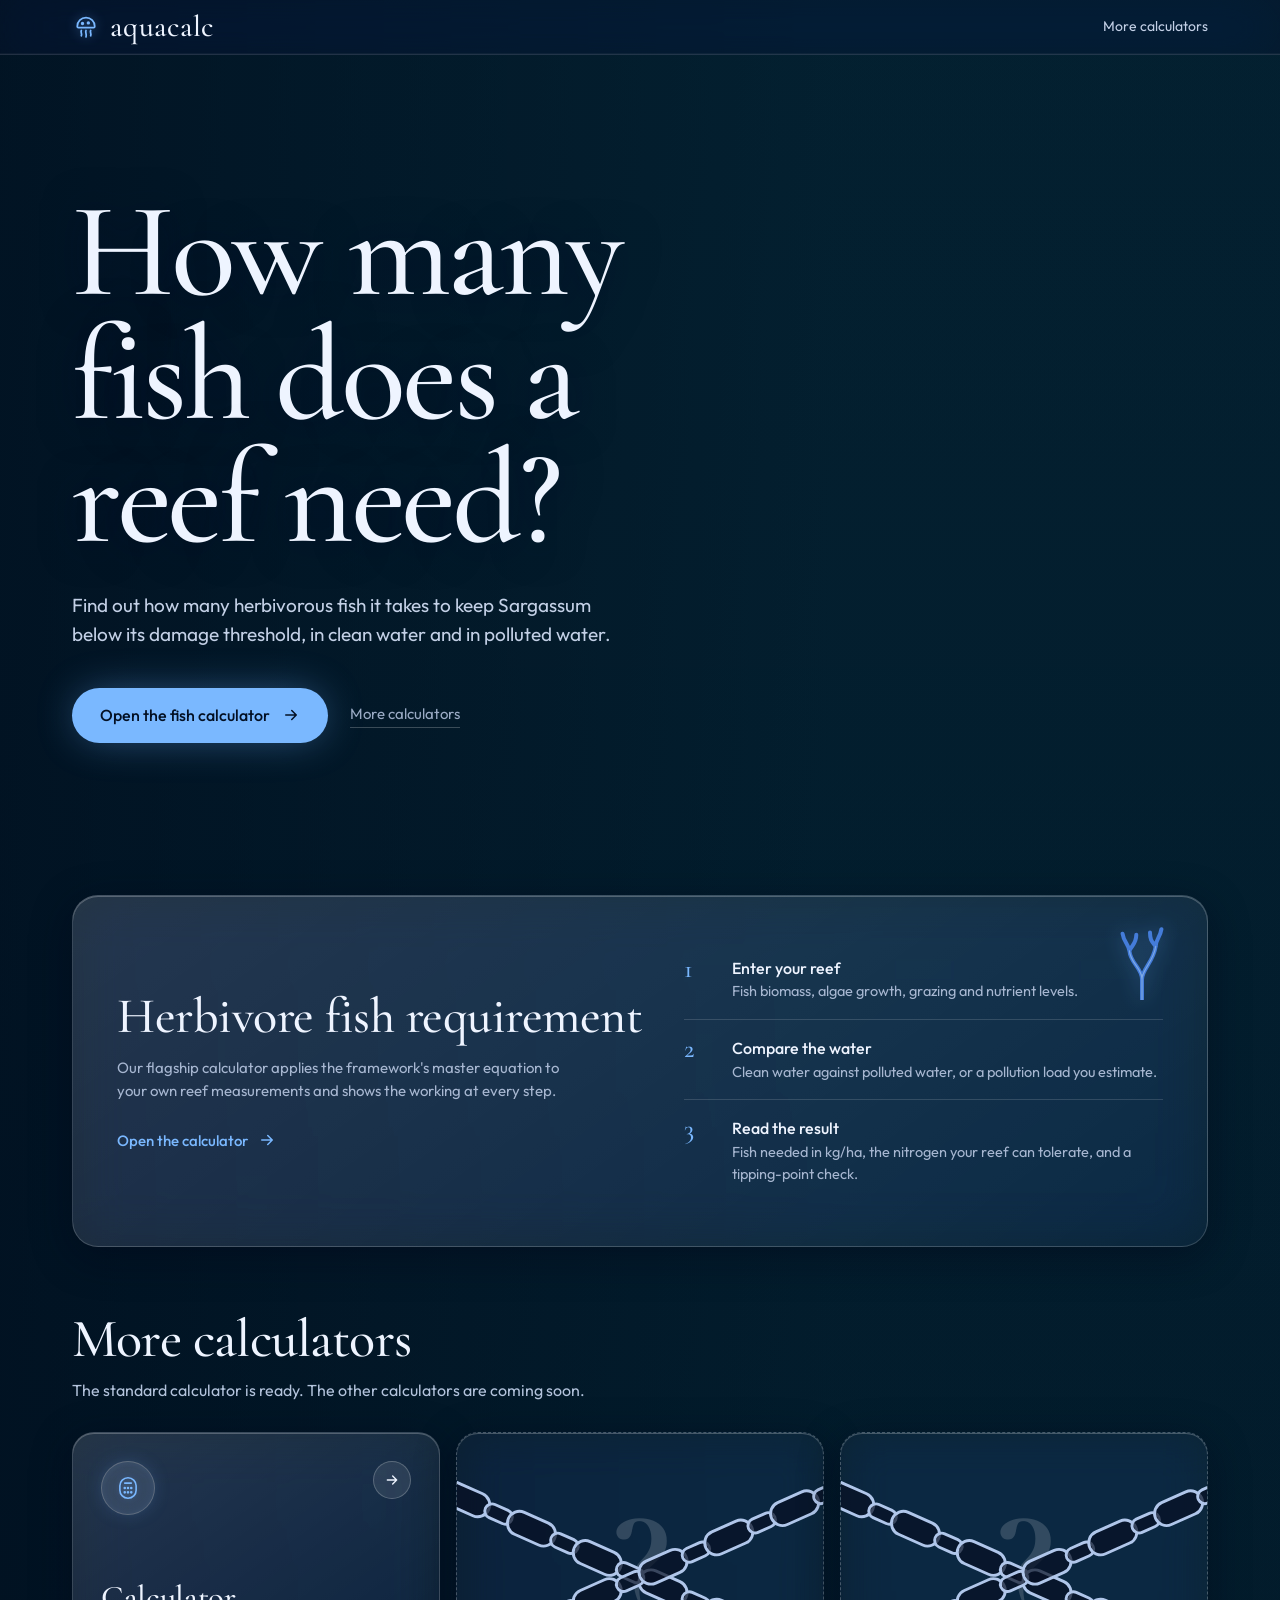
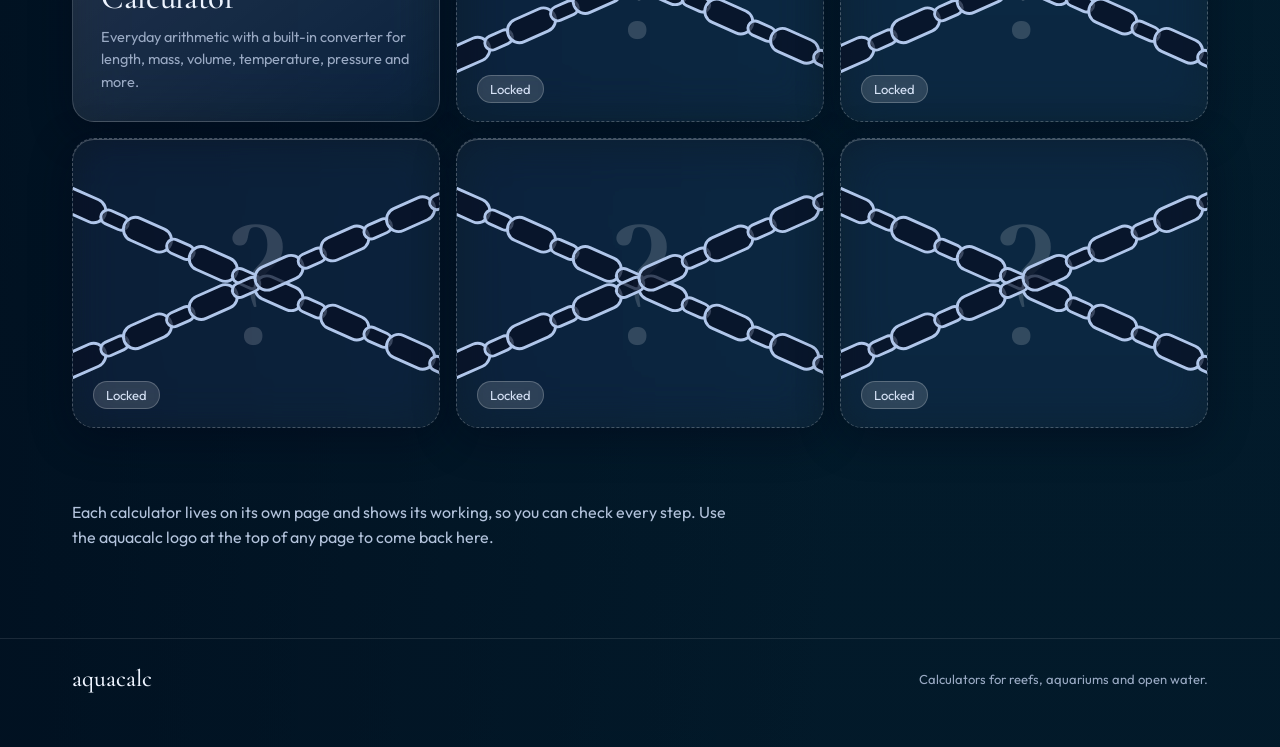
==== index.html @ 8a82c976 "Add files via upload" ====
<!DOCTYPE html>
<html lang="en">
<head>
<meta charset="utf-8">
<meta name="viewport" content="width=device-width, initial-scale=1, viewport-fit=cover">
<meta name="color-scheme" content="dark">
<meta name="description" content="aquacalc: how many herbivorous fish does a reef need? Plus a calculator and converter, with more on the way.">
<title>aquacalc | How many fish does a reef need?</title>
<link rel="icon" href="favicon.svg" type="image/svg+xml">
<link rel="preconnect" href="https://fonts.googleapis.com">
<link rel="preconnect" href="https://fonts.gstatic.com" crossorigin>
<link rel="stylesheet" href="https://fonts.googleapis.com/css2?family=Cormorant+Garamond:ital,wght@0,400;0,500;0,600;1,400;1,500&family=Outfit:wght@300;400;500;600&display=swap">
<link rel="stylesheet" href="style.css">
<style>
/* Hero */
.hero{padding:clamp(72px,15vh,160px) 0 96px}
.display{font:500 clamp(60px,10.5vw,150px)/.92 "Cormorant Garamond",Georgia,serif;letter-spacing:-.025em;margin:0 0 30px;max-width:10ch;text-shadow:0 0 60px rgba(70,140,255,.35)}
.lede{color:#a7b7d1;font-size:19px;max-width:46ch;margin:0}
.actions{display:flex;flex-wrap:wrap;align-items:center;gap:22px;margin-top:38px}
.cta{display:inline-flex;align-items:center;gap:12px;padding:15px 28px;border-radius:99px;background:var(--aqua);color:#031024;text-decoration:none;font-weight:500;font-size:16px;box-shadow:0 0 42px -6px var(--glow);transition:background .2s,box-shadow .2s}
.cta:hover{background:#fff;box-shadow:0 0 56px -4px var(--glow)}
.cta svg{width:18px;height:18px}
.alt{color:var(--mute);text-decoration:none;border-bottom:1px solid var(--line-strong);padding-bottom:2px}
.alt:hover{color:var(--ink);border-color:var(--aqua)}
a:focus-visible{outline:2px solid var(--aqua);outline-offset:4px}

/* Sections */
section.block{padding:56px 0 8px}
section.block h2{font:500 clamp(36px,4.6vw,54px)/1.05 "Cormorant Garamond",Georgia,serif;letter-spacing:-.015em;margin:0 0 10px}
section.block .sub{color:var(--mute);margin:0 0 30px;max-width:56ch;font-size:16px}

/* Featured fish calculator */
.feature{position:relative;display:grid;grid-template-columns:minmax(0,1.1fr) minmax(0,1fr);gap:40px;align-items:center;padding:44px;border:1px solid var(--line-strong);border-radius:26px;text-decoration:none;
  background:linear-gradient(135deg,rgba(14,36,82,.55),rgba(4,10,24,.7));-webkit-backdrop-filter:blur(10px);backdrop-filter:blur(10px);transition:border-color .25s,box-shadow .25s}
.feature:hover{border-color:var(--aqua);box-shadow:0 0 70px -24px var(--glow)}
.feature h3{font:500 clamp(34px,4vw,50px)/1.05 "Cormorant Garamond",Georgia,serif;margin:0 0 14px;letter-spacing:-.01em}
.feature p.d{color:#a7b7d1;margin:0 0 26px;max-width:46ch}
.feature .open{display:inline-flex;align-items:center;gap:10px;font-weight:500;color:var(--aqua)}
.feature .open svg{width:18px;height:18px;transition:transform .2s}
.feature:hover .open svg{transform:translateX(4px)}
.steps{list-style:none;margin:0;padding:0;display:grid;gap:0}
.steps li{display:grid;grid-template-columns:34px 1fr;gap:14px;padding:16px 0;border-bottom:1px solid var(--line-strong);color:#a7b7d1;font-size:14.5px}
.steps li:last-child{border-bottom:0}
.steps b{display:block;color:var(--ink);font-weight:500;font-size:16px}
.steps .n{font:500 26px/1 "Cormorant Garamond",Georgia,serif;color:var(--aqua)}
.coral{position:absolute;right:30px;top:24px;width:70px;height:80px;opacity:.9;filter:drop-shadow(0 0 10px var(--glow))}
@media (max-width:860px){.feature{grid-template-columns:1fr;padding:30px 24px}.coral{display:none}}

/* Grid */
.grid{display:grid;grid-template-columns:repeat(3,minmax(0,1fr));gap:16px}
@media (max-width:960px){.grid{grid-template-columns:repeat(2,minmax(0,1fr))}}
@media (max-width:620px){.grid{grid-template-columns:1fr}}

.tool{position:relative;display:flex;flex-direction:column;justify-content:space-between;gap:40px;min-height:290px;padding:28px;border:1px solid var(--line-strong);border-radius:22px;background:var(--card);-webkit-backdrop-filter:blur(10px);backdrop-filter:blur(10px);text-decoration:none;transition:border-color .2s,box-shadow .2s}
.tool:hover{border-color:var(--aqua);box-shadow:0 0 50px -18px var(--glow)}
.ico{width:54px;height:54px;border:1px solid var(--line-strong);border-radius:50%;display:grid;place-items:center;color:var(--aqua);box-shadow:inset 0 0 18px rgba(110,175,255,.14),0 0 22px -8px var(--glow)}
.ico svg{width:26px;height:26px;filter:drop-shadow(0 0 5px var(--glow))}
.tool h3{font:500 33px/1.05 "Cormorant Garamond",Georgia,serif;margin:0 0 10px;letter-spacing:-.01em}
.tool p{color:var(--mute);margin:0;font-size:14.5px}
.tool .go{position:absolute;top:28px;right:28px;width:38px;height:38px;border-radius:50%;border:1px solid var(--line-strong);display:grid;place-items:center;transition:background .2s,color .2s,border-color .2s}
.tool .go svg{width:16px;height:16px;transition:transform .2s}
.tool:hover .go{background:var(--aqua);color:#031024;border-color:var(--aqua)}
.tool:hover .go svg{transform:translateX(2px)}

/* Locked */
.lock{position:relative;min-height:290px;border:1px dashed var(--line-strong);border-radius:22px;overflow:hidden;background:rgba(2,7,16,.62);-webkit-backdrop-filter:blur(8px);backdrop-filter:blur(8px);cursor:not-allowed}
.lock .q{position:absolute;inset:0;display:grid;place-items:center;font:500 190px/1 "Cormorant Garamond",Georgia,serif;color:#1d3158;text-shadow:0 0 40px rgba(80,140,255,.25);user-select:none}
.lock svg.chains{position:absolute;inset:0;width:100%;height:100%}
.lock .tag{position:absolute;left:20px;bottom:18px;font-size:13px;color:var(--mute);background:#02060e;border:1px solid var(--line-strong);padding:3px 12px;border-radius:99px}
.lock:hover svg.chains{animation:rattle .45s ease-in-out}
@keyframes rattle{0%,100%{transform:translate(0,0)}20%{transform:translate(-3px,1px) rotate(-.6deg)}40%{transform:translate(3px,-1px) rotate(.6deg)}60%{transform:translate(-2px,1px)}80%{transform:translate(2px,0)}}

.about{padding:64px 0 88px}
.about p{margin:0;max-width:60ch;color:var(--mute);font-size:16px}

/* Apple-style glass */
.tool,.feature{background:var(--glass);border:1px solid var(--glass-border);box-shadow:var(--glass-shadow);-webkit-backdrop-filter:blur(26px) saturate(180%);backdrop-filter:blur(26px) saturate(180%)}
.tool:hover,.feature:hover{border-color:rgba(255,255,255,.42);box-shadow:var(--glass-shadow),0 0 70px -22px var(--glow)}
.lock{background:rgba(255,255,255,.045);border:1px dashed rgba(255,255,255,.24);box-shadow:var(--glass-shadow);-webkit-backdrop-filter:blur(22px) saturate(170%);backdrop-filter:blur(22px) saturate(170%)}
.lock .q{color:rgba(255,255,255,.16);text-shadow:none}
.lock .tag{background:rgba(255,255,255,.12);border-color:rgba(255,255,255,.22);color:#d7e3f7;-webkit-backdrop-filter:blur(12px);backdrop-filter:blur(12px)}
.ico,.tool .go{background:rgba(255,255,255,.09);border-color:rgba(255,255,255,.22)}
.steps li{border-color:rgba(255,255,255,.14)}
.lede{color:#c3d0e6}
.display{text-shadow:0 2px 40px rgba(0,10,40,.6)}
.about p,section.block .sub{color:#b3c3dc}
</style>
</head>
<body>
<div id="bg" aria-hidden="true" data-src="images/ocean.jpg" data-mode="tile" style="background:#052b3b;--ov:linear-gradient(90deg,rgba(0,12,28,.68),rgba(0,12,28,.18) 65%),linear-gradient(rgba(0,14,30,.22),rgba(0,14,30,.5))"></div>

<header class="top"><div class="wrap">
<a class="logo" href="index.html" aria-label="aquacalc home"><svg class="mark" viewBox="0 0 24 24" fill="none" stroke="currentColor" stroke-width="1.5" stroke-linecap="round" stroke-linejoin="round" aria-hidden="true"><path d="M4.5 11.5a7.5 7.5 0 0 1 15 0c0 .6-.4 1-1 1h-13c-.6 0-1-.4-1-1z"/><path d="M8 15c-.9 1.8.9 2.7 0 4.5M12 15c-.9 2 .9 3 0 5.5M16 15c-.9 1.8.9 2.7 0 4.5"/><circle cx="9" cy="9" r=".7" fill="currentColor"/><circle cx="14" cy="8.5" r=".7" fill="currentColor"/></svg><span class="word">aquacalc</span></a>
<nav><a href="#more">More calculators</a></nav>
</div></header>

<main>
<div class="wrap">

<section class="hero">
<h1 class="display">How many fish does a reef need?</h1>
<p class="lede">Find out how many herbivorous fish it takes to keep Sargassum below its damage threshold, in clean water and in polluted water.</p>
<div class="actions">
<a class="cta" href="herbivore.html">Open the fish calculator<svg viewBox="0 0 24 24" fill="none" stroke="currentColor" stroke-width="2" stroke-linecap="round" stroke-linejoin="round" aria-hidden="true"><path d="M5 12h14M13 6l6 6-6 6"/></svg></a>
<a class="alt" href="#more">More calculators</a>
</div>
</section>

<section class="block" id="fish">
<a class="feature" href="herbivore.html">
<svg class="coral" viewBox="0 0 120 140" fill="none" stroke-linecap="round" aria-hidden="true"><g stroke="#4a85ea" stroke-width="7"><path d="M60 140V96M60 104C60 84 40 76 38 54M60 104C60 86 80 74 84 46M38 54C36 42 28 38 26 24M38 54c4-10 12-12 12-28M84 46c0-12 8-16 10-30M84 46c-6-8-10-10-10-24"/></g><g stroke="#b5d9ff" stroke-width="2" opacity=".6"><path d="M60 140V96M60 104C60 84 40 76 38 54M60 104C60 86 80 74 84 46"/></g></svg>
<div>
<h3>Herbivore fish requirement</h3>
<p class="d">Our flagship calculator applies the framework's master equation to your own reef measurements and shows the working at every step.</p>
<span class="open">Open the calculator<svg viewBox="0 0 24 24" fill="none" stroke="currentColor" stroke-width="2" stroke-linecap="round" stroke-linejoin="round" aria-hidden="true"><path d="M5 12h14M13 6l6 6-6 6"/></svg></span>
</div>
<ol class="steps">
<li><span class="n">1</span><span><b>Enter your reef</b>Fish biomass, algae growth, grazing and nutrient levels.</span></li>
<li><span class="n">2</span><span><b>Compare the water</b>Clean water against polluted water, or a pollution load you estimate.</span></li>
<li><span class="n">3</span><span><b>Read the result</b>Fish needed in kg/ha, the nitrogen your reef can tolerate, and a tipping-point check.</span></li>
</ol>
</a>
</section>

<section class="block" id="more">
<h2>More calculators</h2>
<p class="sub">The standard calculator is ready. The other calculators are coming soon.</p>
<div class="grid">

<a class="tool" href="calculator.html">
<span class="go" aria-hidden="true"><svg viewBox="0 0 24 24" fill="none" stroke="currentColor" stroke-width="2" stroke-linecap="round" stroke-linejoin="round"><path d="M5 12h14M13 6l6 6-6 6"/></svg></span>
<span class="ico" aria-hidden="true"><svg viewBox="0 0 24 24" fill="none" stroke="currentColor" stroke-width="1.5" stroke-linecap="round" stroke-linejoin="round"><rect x="4.5" y="2.5" width="15" height="19" rx="7.5"/><path d="M9 7.5h6"/><path d="M9 12h.01M12 12h.01M15 12h.01M9 16h.01M12 16h.01M15 16h.01" stroke-width="2.4"/></svg></span>
<span><h3>Calculator</h3><p>Everyday arithmetic with a built-in converter for length, mass, volume, temperature, pressure and more.</p></span>
</a>

<div class="lock" role="group" aria-label="Locked calculator, coming soon"><div class="q" aria-hidden="true">?</div><svg class="chains" viewBox="0 0 360 240" preserveAspectRatio="xMidYMid slice" aria-hidden="true"><g class="chain" data-rot="24"></g><g class="chain" data-rot="-24"></g></svg><span class="tag">Locked</span></div>
<div class="lock" role="group" aria-label="Locked calculator, coming soon"><div class="q" aria-hidden="true">?</div><svg class="chains" viewBox="0 0 360 240" preserveAspectRatio="xMidYMid slice" aria-hidden="true"><g class="chain" data-rot="24"></g><g class="chain" data-rot="-24"></g></svg><span class="tag">Locked</span></div>
<div class="lock" role="group" aria-label="Locked calculator, coming soon"><div class="q" aria-hidden="true">?</div><svg class="chains" viewBox="0 0 360 240" preserveAspectRatio="xMidYMid slice" aria-hidden="true"><g class="chain" data-rot="24"></g><g class="chain" data-rot="-24"></g></svg><span class="tag">Locked</span></div>
<div class="lock" role="group" aria-label="Locked calculator, coming soon"><div class="q" aria-hidden="true">?</div><svg class="chains" viewBox="0 0 360 240" preserveAspectRatio="xMidYMid slice" aria-hidden="true"><g class="chain" data-rot="24"></g><g class="chain" data-rot="-24"></g></svg><span class="tag">Locked</span></div>
<div class="lock" role="group" aria-label="Locked calculator, coming soon"><div class="q" aria-hidden="true">?</div><svg class="chains" viewBox="0 0 360 240" preserveAspectRatio="xMidYMid slice" aria-hidden="true"><g class="chain" data-rot="24"></g><g class="chain" data-rot="-24"></g></svg><span class="tag">Locked</span></div>

</div>
</section>

<section class="about">
<p>Each calculator lives on its own page and shows its working, so you can check every step. Use the aquacalc logo at the top of any page to come back here.</p>
</section>

</div>
</main>

<footer class="site"><div class="wrap"><span class="word">aquacalc</span><span>Calculators for reefs, aquariums and open water.</span></div></footer>

<script src="bg.js"></script>
<script>
// Chains over the locked cards
(function(){
  const NS="http://www.w3.org/2000/svg";
  document.querySelectorAll("g.chain").forEach(g=>{
    g.setAttribute("transform","rotate("+g.dataset.rot+" 180 120)");
    for(let n=0;n<18;n++){
      const x=n*30-60,r=document.createElementNS(NS,"rect");
      if(n%2===0){r.setAttribute("x",x);r.setAttribute("y",110);r.setAttribute("width",42);r.setAttribute("height",20);r.setAttribute("rx",10)}
      else{r.setAttribute("x",x+9);r.setAttribute("y",114);r.setAttribute("width",24);r.setAttribute("height",12);r.setAttribute("rx",6)}
      r.setAttribute("fill","rgba(8,16,36,.7)");r.setAttribute("stroke","#b0c6ea");r.setAttribute("stroke-width","2.4");
      g.appendChild(r);
    }
  });
})();
</script>
</body>
</html>
---- style.css ----
/* aquacalc shared styles */
:root{
  --bg:#01040a;--ink:#eef4ff;--mute:#9aaac4;
  --line:rgba(255,255,255,.10);--line-strong:rgba(255,255,255,.22);--chart:#cfe6ff;
  --ok:#7dd3a8;--bad:#ff8a7a;--warn:#e3bb63;
  --aqua:#7ab8ff;--glow:rgba(110,175,255,.45);
  /* Apple-style frosted glass */
  --glass:linear-gradient(145deg,rgba(255,255,255,.14),rgba(255,255,255,.04));
  --glass-border:rgba(255,255,255,.17);
  --glass-shadow:0 10px 40px rgba(0,6,24,.45),inset 0 1px 0 rgba(255,255,255,.24);
  --card:rgba(255,255,255,.07);
  color-scheme:dark;
}
*{box-sizing:border-box}
html{-webkit-text-size-adjust:100%;scroll-behavior:smooth;background:var(--bg)}
body{
  margin:0;background:transparent;color:var(--ink);position:relative;min-height:100vh;
  font:400 15px/1.55 "Outfit",system-ui,-apple-system,"Segoe UI",sans-serif;
  -webkit-font-smoothing:antialiased;overflow-x:hidden;
  padding-top:env(safe-area-inset-top,0px);padding-bottom:env(safe-area-inset-bottom,0px);
}
.wrap{max-width:1200px;margin:0 auto;padding:0 32px}
@media (max-width:960px){.wrap{padding:0 20px}}
a{color:inherit}

/* Scrolling photo background (built by bg.js) */
#bg{position:absolute;inset:0;z-index:-1;overflow:hidden;pointer-events:none}
#bg .tile{position:absolute;left:0;right:0;background-size:cover;background-position:center}
#bg .tile.flip{transform:scaleY(-1)}
#bg .tile.fx{transform:scaleX(-1)}
#bg .tile.flip.fx{transform:scale(-1,-1)}
#bg::after{content:"";position:absolute;inset:0;background:var(--ov,none)}

/* Frosted glass helper */
.glass{background:var(--glass);border:1px solid var(--glass-border);box-shadow:var(--glass-shadow);-webkit-backdrop-filter:blur(26px) saturate(180%);backdrop-filter:blur(26px) saturate(180%)}

/* Top bar with logo / back button */
header.top{position:sticky;top:0;z-index:30;background:rgba(10,20,44,.38);-webkit-backdrop-filter:blur(28px) saturate(180%);backdrop-filter:blur(28px) saturate(180%);border-bottom:1px solid rgba(255,255,255,.12);box-shadow:inset 0 -1px 0 rgba(255,255,255,.04)}
header.top .wrap{display:flex;justify-content:space-between;align-items:center;padding-top:12px;padding-bottom:12px;font-size:14px}
.logo{display:inline-flex;align-items:center;gap:10px;text-decoration:none;color:var(--ink)}
.logo .mark{width:28px;height:28px;flex:none;color:var(--aqua);filter:drop-shadow(0 0 6px var(--glow))}
.logo .word{font:500 30px/1 "Cormorant Garamond",Georgia,serif;letter-spacing:.01em}
.logo .back{width:32px;height:32px;border-radius:50%;border:1px solid rgba(255,255,255,.2);background:rgba(255,255,255,.08);display:grid;place-items:center;color:var(--ink);transition:border-color .2s,color .2s,box-shadow .2s,background .2s}
.logo .back svg{width:16px;height:16px;transition:transform .2s}
.logo:hover .back{border-color:var(--aqua);color:var(--aqua);background:rgba(255,255,255,.14);box-shadow:0 0 16px -4px var(--glow)}
.logo:hover .back svg{transform:translateX(-2px)}
.logo:focus-visible{outline:2px solid var(--aqua);outline-offset:4px;border-radius:99px}
header.top .where,header.top nav a{color:#c3d0e6;text-decoration:none}
header.top nav a:hover{color:#fff}

/* Footer */
footer.site{border-top:1px solid var(--line);padding:28px 0 56px;color:var(--mute);font-size:13px}
footer.site .wrap{display:flex;justify-content:space-between;gap:16px;flex-wrap:wrap;align-items:center}
footer.site .word{font:500 24px/1 "Cormorant Garamond",Georgia,serif;color:var(--ink)}

@media (prefers-reduced-motion:reduce){*{transition:none!important;animation:none!important;scroll-behavior:auto!important}}
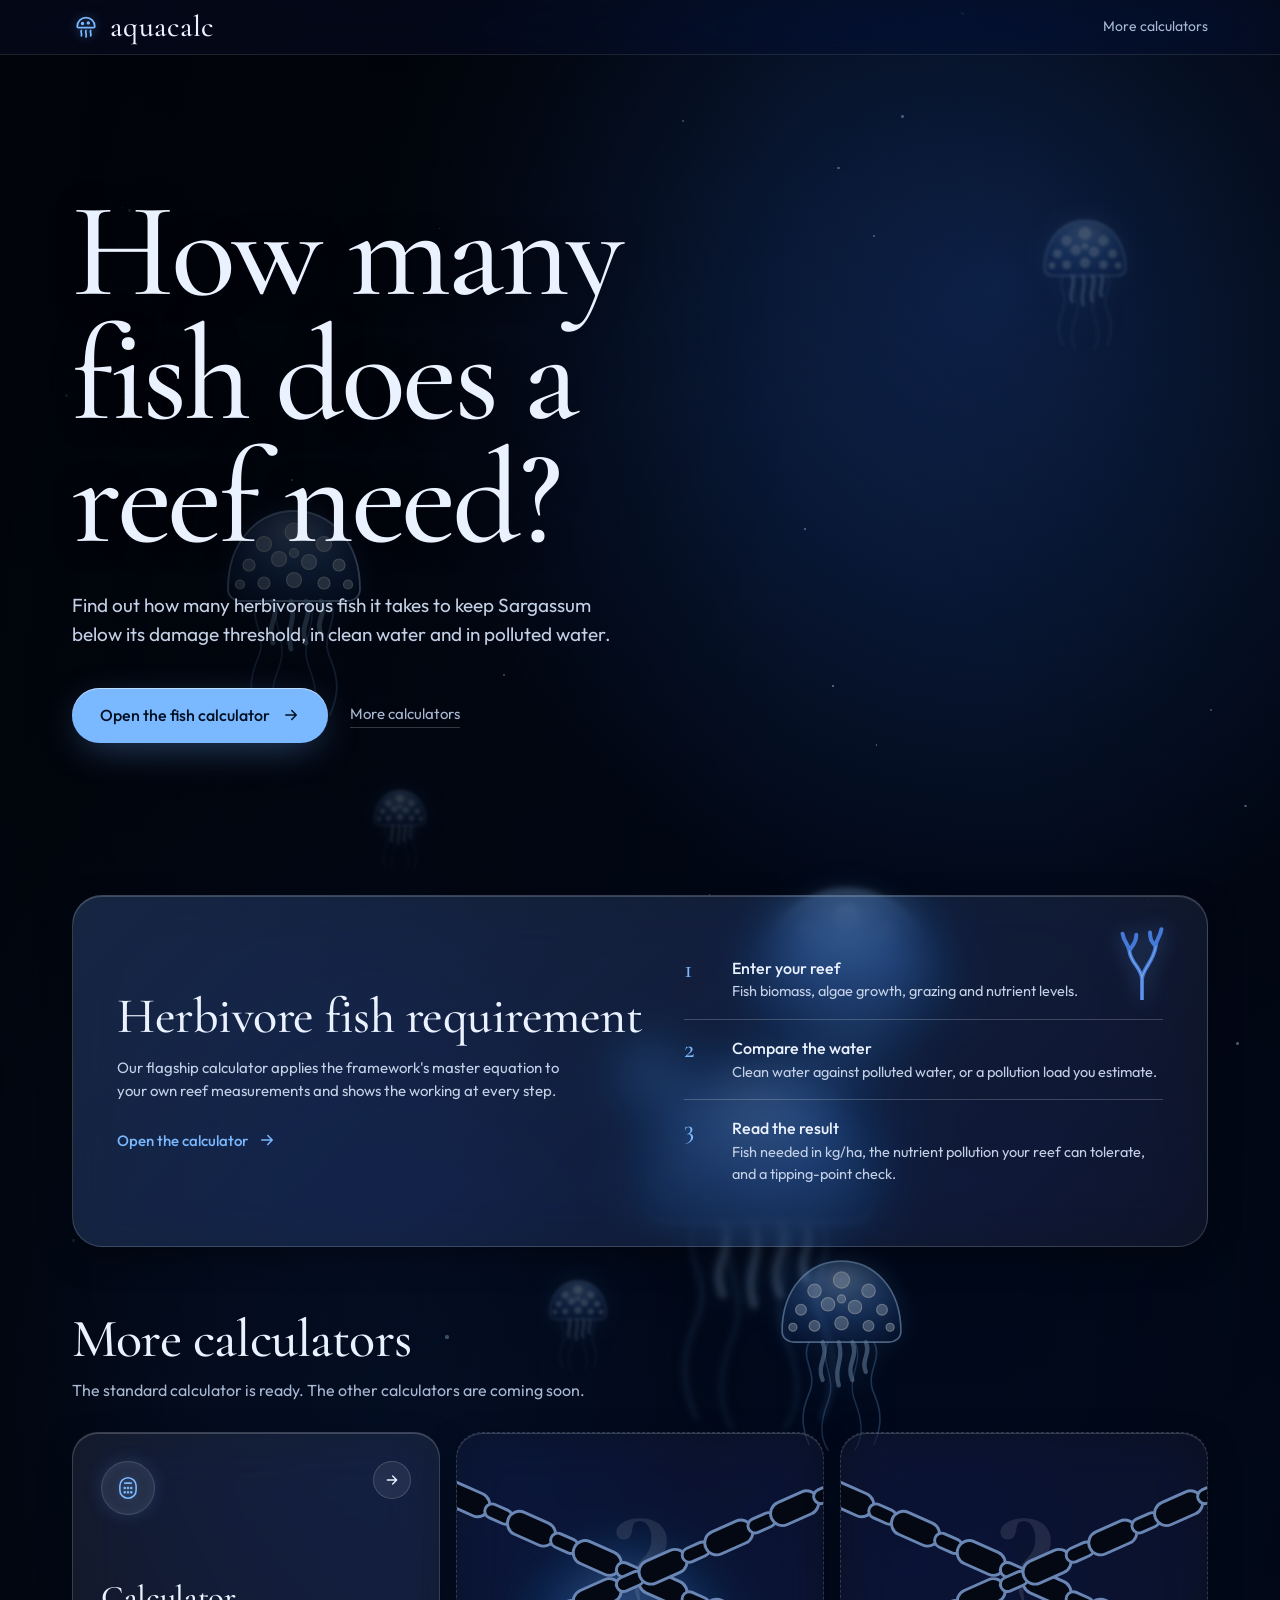
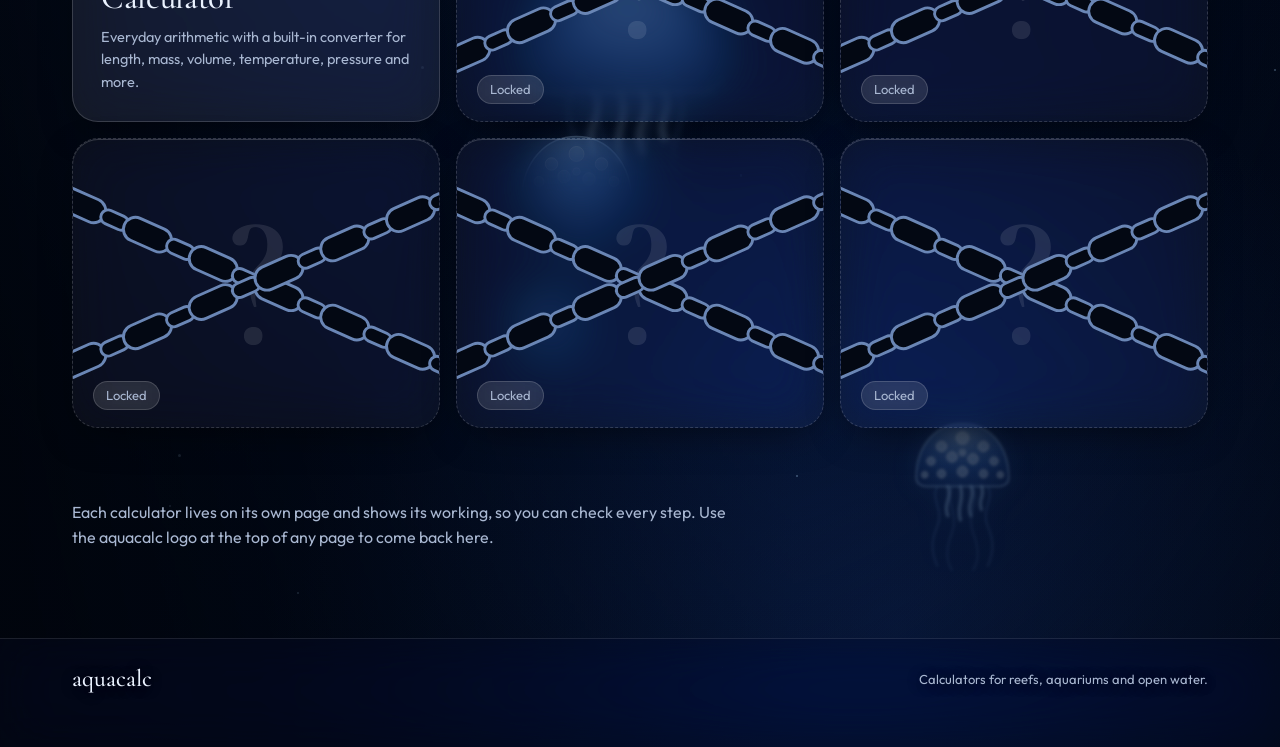
==== commit 65ef02c7: "Add files via upload" ====
--- a/index.html
+++ b/index.html
@@ -12,6 +12,21 @@
 <link rel="stylesheet" href="https://fonts.googleapis.com/css2?family=Cormorant+Garamond:ital,wght@0,400;0,500;0,600;1,400;1,500&family=Outfit:wght@300;400;500;600&display=swap">
 <link rel="stylesheet" href="style.css">
 <style>
+/* Jellyfish sea */
+#sea{position:fixed;inset:0;z-index:-1;overflow:hidden;pointer-events:none;
+  background:
+    radial-gradient(ellipse 70% 55% at 78% 18%,rgba(34,82,170,.38),transparent 70%),
+    radial-gradient(ellipse 60% 50% at 12% 95%,rgba(18,48,120,.36),transparent 70%),
+    linear-gradient(#01040a,#020a1c 70%,#030f2a)}
+#sea::after{content:"";position:absolute;inset:0;
+  background:linear-gradient(90deg,rgba(1,4,10,.72),rgba(1,4,10,.1) 62%),radial-gradient(ellipse at 55% 45%,transparent 35%,rgba(1,4,10,.7))}
+#sea .j{position:absolute;animation:bob ease-in-out infinite alternate;will-change:transform}
+#sea .j svg{display:block;width:100%;height:auto;transform-origin:50% 8%;animation:pulse ease-in-out infinite;filter:drop-shadow(0 0 14px rgba(90,160,255,.55))}
+#sea .s{position:absolute;border-radius:50%;background:rgba(170,212,255,.55);animation:snow linear infinite}
+@keyframes bob{from{transform:translate3d(0,0,0) rotate(-3deg)}to{transform:translate3d(var(--dx),var(--dy),0) rotate(3deg)}}
+@keyframes pulse{0%,100%{transform:scale(1,1)}50%{transform:scale(1.05,.93)}}
+@keyframes snow{0%{transform:translateY(-20px);opacity:0}20%,80%{opacity:.8}100%{transform:translateY(60px);opacity:0}}
+
 /* Hero */
 .hero{padding:clamp(72px,15vh,160px) 0 96px}
 .display{font:500 clamp(60px,10.5vw,150px)/.92 "Cormorant Garamond",Georgia,serif;letter-spacing:-.025em;margin:0 0 30px;max-width:10ch;text-shadow:0 0 60px rgba(70,140,255,.35)}
@@ -72,22 +87,11 @@
 
 .about{padding:64px 0 88px}
 .about p{margin:0;max-width:60ch;color:var(--mute);font-size:16px}
-
-/* Apple-style glass */
-.tool,.feature{background:var(--glass);border:1px solid var(--glass-border);box-shadow:var(--glass-shadow);-webkit-backdrop-filter:blur(26px) saturate(180%);backdrop-filter:blur(26px) saturate(180%)}
-.tool:hover,.feature:hover{border-color:rgba(255,255,255,.42);box-shadow:var(--glass-shadow),0 0 70px -22px var(--glow)}
-.lock{background:rgba(255,255,255,.045);border:1px dashed rgba(255,255,255,.24);box-shadow:var(--glass-shadow);-webkit-backdrop-filter:blur(22px) saturate(170%);backdrop-filter:blur(22px) saturate(170%)}
-.lock .q{color:rgba(255,255,255,.16);text-shadow:none}
-.lock .tag{background:rgba(255,255,255,.12);border-color:rgba(255,255,255,.22);color:#d7e3f7;-webkit-backdrop-filter:blur(12px);backdrop-filter:blur(12px)}
-.ico,.tool .go{background:rgba(255,255,255,.09);border-color:rgba(255,255,255,.22)}
-.steps li{border-color:rgba(255,255,255,.14)}
-.lede{color:#c3d0e6}
-.display{text-shadow:0 2px 40px rgba(0,10,40,.6)}
-.about p,section.block .sub{color:#b3c3dc}
 </style>
+<link rel="stylesheet" href="glass.css">
 </head>
 <body>
-<div id="bg" aria-hidden="true" data-src="images/ocean.jpg" data-mode="tile" style="background:#052b3b;--ov:linear-gradient(90deg,rgba(0,12,28,.68),rgba(0,12,28,.18) 65%),linear-gradient(rgba(0,14,30,.22),rgba(0,14,30,.5))"></div>
+<div id="sea" aria-hidden="true"></div>
 
 <header class="top"><div class="wrap">
 <a class="logo" href="index.html" aria-label="aquacalc home"><svg class="mark" viewBox="0 0 24 24" fill="none" stroke="currentColor" stroke-width="1.5" stroke-linecap="round" stroke-linejoin="round" aria-hidden="true"><path d="M4.5 11.5a7.5 7.5 0 0 1 15 0c0 .6-.4 1-1 1h-13c-.6 0-1-.4-1-1z"/><path d="M8 15c-.9 1.8.9 2.7 0 4.5M12 15c-.9 2 .9 3 0 5.5M16 15c-.9 1.8.9 2.7 0 4.5"/><circle cx="9" cy="9" r=".7" fill="currentColor"/><circle cx="14" cy="8.5" r=".7" fill="currentColor"/></svg><span class="word">aquacalc</span></a>
@@ -117,7 +121,7 @@
 <ol class="steps">
 <li><span class="n">1</span><span><b>Enter your reef</b>Fish biomass, algae growth, grazing and nutrient levels.</span></li>
 <li><span class="n">2</span><span><b>Compare the water</b>Clean water against polluted water, or a pollution load you estimate.</span></li>
-<li><span class="n">3</span><span><b>Read the result</b>Fish needed in kg/ha, the nitrogen your reef can tolerate, and a tipping-point check.</span></li>
+<li><span class="n">3</span><span><b>Read the result</b>Fish needed in kg/ha, the nutrient pollution your reef can tolerate, and a tipping-point check.</span></li>
 </ol>
 </a>
 </section>
@@ -151,7 +155,7 @@
 
 <footer class="site"><div class="wrap"><span class="word">aquacalc</span><span>Calculators for reefs, aquariums and open water.</span></div></footer>
 
-<script src="bg.js"></script>
+<script src="jellyfish.js"></script>
 <script>
 // Chains over the locked cards
 (function(){
@@ -162,7 +166,7 @@
       const x=n*30-60,r=document.createElementNS(NS,"rect");
       if(n%2===0){r.setAttribute("x",x);r.setAttribute("y",110);r.setAttribute("width",42);r.setAttribute("height",20);r.setAttribute("rx",10)}
       else{r.setAttribute("x",x+9);r.setAttribute("y",114);r.setAttribute("width",24);r.setAttribute("height",12);r.setAttribute("rx",6)}
-      r.setAttribute("fill","rgba(8,16,36,.7)");r.setAttribute("stroke","#b0c6ea");r.setAttribute("stroke-width","2.4");
+      r.setAttribute("fill","#030813");r.setAttribute("stroke","#6a86b5");r.setAttribute("stroke-width","2.4");
       g.appendChild(r);
     }
   });
--- a/style.css
+++ b/style.css
@@ -1,20 +1,15 @@
 /* aquacalc shared styles */
 :root{
-  --bg:#01040a;--ink:#eef4ff;--mute:#9aaac4;
-  --line:rgba(255,255,255,.10);--line-strong:rgba(255,255,255,.22);--chart:#cfe6ff;
+  --bg:#01040a;--card:rgba(5,11,24,.72);--ink:#eaf2ff;--mute:#8a9bb5;
+  --line:#14233b;--line-strong:#27406a;--chart:#cfe6ff;
   --ok:#7dd3a8;--bad:#ff8a7a;--warn:#e3bb63;
   --aqua:#7ab8ff;--glow:rgba(110,175,255,.45);
-  /* Apple-style frosted glass */
-  --glass:linear-gradient(145deg,rgba(255,255,255,.14),rgba(255,255,255,.04));
-  --glass-border:rgba(255,255,255,.17);
-  --glass-shadow:0 10px 40px rgba(0,6,24,.45),inset 0 1px 0 rgba(255,255,255,.24);
-  --card:rgba(255,255,255,.07);
   color-scheme:dark;
 }
 *{box-sizing:border-box}
 html{-webkit-text-size-adjust:100%;scroll-behavior:smooth;background:var(--bg)}
 body{
-  margin:0;background:transparent;color:var(--ink);position:relative;min-height:100vh;
+  margin:0;background:var(--bg);color:var(--ink);
   font:400 15px/1.55 "Outfit",system-ui,-apple-system,"Segoe UI",sans-serif;
   -webkit-font-smoothing:antialiased;overflow-x:hidden;
   padding-top:env(safe-area-inset-top,0px);padding-bottom:env(safe-area-inset-bottom,0px);
@@ -23,30 +18,19 @@
 @media (max-width:960px){.wrap{padding:0 20px}}
 a{color:inherit}
 
-/* Scrolling photo background (built by bg.js) */
-#bg{position:absolute;inset:0;z-index:-1;overflow:hidden;pointer-events:none}
-#bg .tile{position:absolute;left:0;right:0;background-size:cover;background-position:center}
-#bg .tile.flip{transform:scaleY(-1)}
-#bg .tile.fx{transform:scaleX(-1)}
-#bg .tile.flip.fx{transform:scale(-1,-1)}
-#bg::after{content:"";position:absolute;inset:0;background:var(--ov,none)}
-
-/* Frosted glass helper */
-.glass{background:var(--glass);border:1px solid var(--glass-border);box-shadow:var(--glass-shadow);-webkit-backdrop-filter:blur(26px) saturate(180%);backdrop-filter:blur(26px) saturate(180%)}
-
 /* Top bar with logo / back button */
-header.top{position:sticky;top:0;z-index:30;background:rgba(10,20,44,.38);-webkit-backdrop-filter:blur(28px) saturate(180%);backdrop-filter:blur(28px) saturate(180%);border-bottom:1px solid rgba(255,255,255,.12);box-shadow:inset 0 -1px 0 rgba(255,255,255,.04)}
+header.top{position:sticky;top:0;z-index:30;background:rgba(1,4,10,.72);-webkit-backdrop-filter:blur(14px);backdrop-filter:blur(14px);border-bottom:1px solid var(--line)}
 header.top .wrap{display:flex;justify-content:space-between;align-items:center;padding-top:12px;padding-bottom:12px;font-size:14px}
 .logo{display:inline-flex;align-items:center;gap:10px;text-decoration:none;color:var(--ink)}
 .logo .mark{width:28px;height:28px;flex:none;color:var(--aqua);filter:drop-shadow(0 0 6px var(--glow))}
 .logo .word{font:500 30px/1 "Cormorant Garamond",Georgia,serif;letter-spacing:.01em}
-.logo .back{width:32px;height:32px;border-radius:50%;border:1px solid rgba(255,255,255,.2);background:rgba(255,255,255,.08);display:grid;place-items:center;color:var(--ink);transition:border-color .2s,color .2s,box-shadow .2s,background .2s}
+.logo .back{width:32px;height:32px;border-radius:50%;border:1px solid var(--line-strong);display:grid;place-items:center;color:var(--mute);transition:border-color .2s,color .2s,box-shadow .2s}
 .logo .back svg{width:16px;height:16px;transition:transform .2s}
-.logo:hover .back{border-color:var(--aqua);color:var(--aqua);background:rgba(255,255,255,.14);box-shadow:0 0 16px -4px var(--glow)}
+.logo:hover .back{border-color:var(--aqua);color:var(--aqua);box-shadow:0 0 16px -4px var(--glow)}
 .logo:hover .back svg{transform:translateX(-2px)}
 .logo:focus-visible{outline:2px solid var(--aqua);outline-offset:4px;border-radius:99px}
-header.top .where,header.top nav a{color:#c3d0e6;text-decoration:none}
-header.top nav a:hover{color:#fff}
+header.top .where,header.top nav a{color:var(--mute);text-decoration:none}
+header.top nav a:hover{color:var(--ink)}
 
 /* Footer */
 footer.site{border-top:1px solid var(--line);padding:28px 0 56px;color:var(--mute);font-size:13px}
--- a/glass.css
+++ b/glass.css
@@ -0,0 +1,88 @@
+/* aquacalc "glass" theme: Apple-style translucent materials over a scrolling photo background */
+:root{
+  --glass:rgba(255,255,255,.075);
+  --glass-strong:rgba(255,255,255,.12);
+  --glass-edge:rgba(255,255,255,.16);
+  --card:rgba(255,255,255,.075);
+  --line:rgba(255,255,255,.10);
+  --line-strong:rgba(255,255,255,.20);
+  --mute:#a9b8d2;
+  --blur:blur(26px) saturate(180%);
+  --shadow:inset 0 1px 0 rgba(255,255,255,.18),0 12px 40px -14px rgba(0,0,0,.6);
+}
+html{background:#020822}
+body{position:relative;min-height:100vh;background:transparent!important}
+
+/* Scrolling background layers: they sit behind the page and move with it */
+#bg,#sea{position:absolute!important;inset:0;z-index:-1;overflow:hidden;pointer-events:none}
+#bg{
+  background:
+    linear-gradient(180deg,rgba(2,6,22,.55) 0%,rgba(2,6,22,.18) 38%,rgba(2,6,22,.30) 100%),
+    url("reef-bg.jpg") center bottom/cover no-repeat,
+    #020822;
+}
+/* Homepage: drop a licensed jellyfish photo named jellyfish-bg.jpg beside index.html and it appears here */
+#sea{
+  background:
+    url("jellyfish-bg.jpg") center top/cover no-repeat,
+    radial-gradient(ellipse 70% 40% at 78% 12%,rgba(40,95,200,.42),transparent 70%),
+    radial-gradient(ellipse 60% 40% at 12% 60%,rgba(24,60,140,.36),transparent 70%),
+    radial-gradient(ellipse 70% 35% at 70% 95%,rgba(30,75,170,.36),transparent 70%),
+    linear-gradient(#01040a,#020a1c 55%,#030f2a);
+}
+
+/* Header and footer: thin frosted bars */
+header.top{background:rgba(8,16,38,.42)!important;-webkit-backdrop-filter:var(--blur)!important;backdrop-filter:var(--blur)!important;border-bottom:1px solid var(--line)!important}
+footer,footer.site{background:rgba(6,12,30,.38);-webkit-backdrop-filter:var(--blur);backdrop-filter:var(--blur);border-top:1px solid var(--line)!important}
+
+/* Glass panels */
+.card,.tool,.feature,.lock,details.sec{
+  background:var(--glass)!important;
+  -webkit-backdrop-filter:var(--blur)!important;backdrop-filter:var(--blur)!important;
+  border:1px solid var(--glass-edge)!important;
+  box-shadow:var(--shadow);
+}
+.card{border-radius:26px!important}
+.feature{background:linear-gradient(135deg,rgba(110,170,255,.20),rgba(255,255,255,.05))!important;border-radius:30px!important}
+.tool,.lock{border-radius:26px!important}
+.lock{border-style:dashed!important;background:rgba(255,255,255,.04)!important}
+.lock .q{color:rgba(255,255,255,.10)!important;text-shadow:none!important}
+.lock .tag{background:rgba(255,255,255,.10)!important;border:1px solid var(--glass-edge)!important;-webkit-backdrop-filter:blur(12px);backdrop-filter:blur(12px)}
+.tool:hover,.feature:hover{background:var(--glass-strong)!important;border-color:rgba(255,255,255,.30)!important;transform:translateY(-2px)}
+.tool,.feature{transition:background .25s,border-color .25s,box-shadow .25s,transform .25s}
+
+/* Calculator input groups become grouped glass tiles */
+details.sec{border-radius:22px!important;margin:0 0 14px;padding:0 24px}
+details.sec:last-of-type{margin-bottom:14px}
+details.sec .body{padding:2px 0 24px}
+details.sec[open]{background:rgba(255,255,255,.09)!important}
+summary{padding:18px 0}
+input[type=number]{
+  background:rgba(255,255,255,.08)!important;border:1px solid rgba(255,255,255,.14)!important;border-radius:12px!important;
+  box-shadow:inset 0 1px 2px rgba(0,0,0,.25)
+}
+input[type=number]:hover{border-color:rgba(255,255,255,.28)!important}
+input[type=number]:focus{background:rgba(255,255,255,.14)!important;border-color:var(--aqua)!important;box-shadow:0 0 0 4px rgba(122,184,255,.22)}
+
+/* Buttons */
+button{background:var(--glass)!important;border:1px solid var(--glass-edge)!important;-webkit-backdrop-filter:blur(14px);backdrop-filter:blur(14px);box-shadow:inset 0 1px 0 rgba(255,255,255,.16)}
+button:hover{background:rgba(255,255,255,.2)!important;color:#fff!important;border-color:rgba(255,255,255,.35)!important}
+.tabs{background:var(--glass);border:1px solid var(--glass-edge)!important}
+.cta{box-shadow:0 10px 40px -10px var(--glow),inset 0 1px 0 rgba(255,255,255,.5)}
+
+/* Small details */
+.ico,.tool .go,.logo .back{background:rgba(255,255,255,.07);border-color:var(--glass-edge)!important}
+.chartbox{border-top-color:var(--line)!important}
+.hero .lede,.feature p.d,.steps li{color:#c3d0e6}
+h1,.display{text-shadow:0 2px 30px rgba(0,0,0,.45)}
+@media (max-width:620px){details.sec{padding:0 18px}}
+@media (prefers-reduced-motion:reduce){.tool:hover,.feature:hover{transform:none}}
+
+/* Lower sections of the calculator: glass panels so text stays readable over the coral */
+.details{border-top:0!important;gap:24px!important;padding:8px 0 56px!important}
+.details>div{background:rgba(6,12,30,.42);-webkit-backdrop-filter:var(--blur);backdrop-filter:var(--blur);border:1px solid var(--glass-edge);border-radius:26px;box-shadow:var(--shadow);padding:28px 30px}
+.details h2{margin-top:0}
+.row{border-bottom-color:rgba(255,255,255,.10)!important}
+.card .row:first-of-type{border-top-color:rgba(255,255,255,.10)!important}
+footer p,footer.site .wrap{text-shadow:0 1px 12px rgba(0,0,0,.6)}
+.details{align-items:start!important}
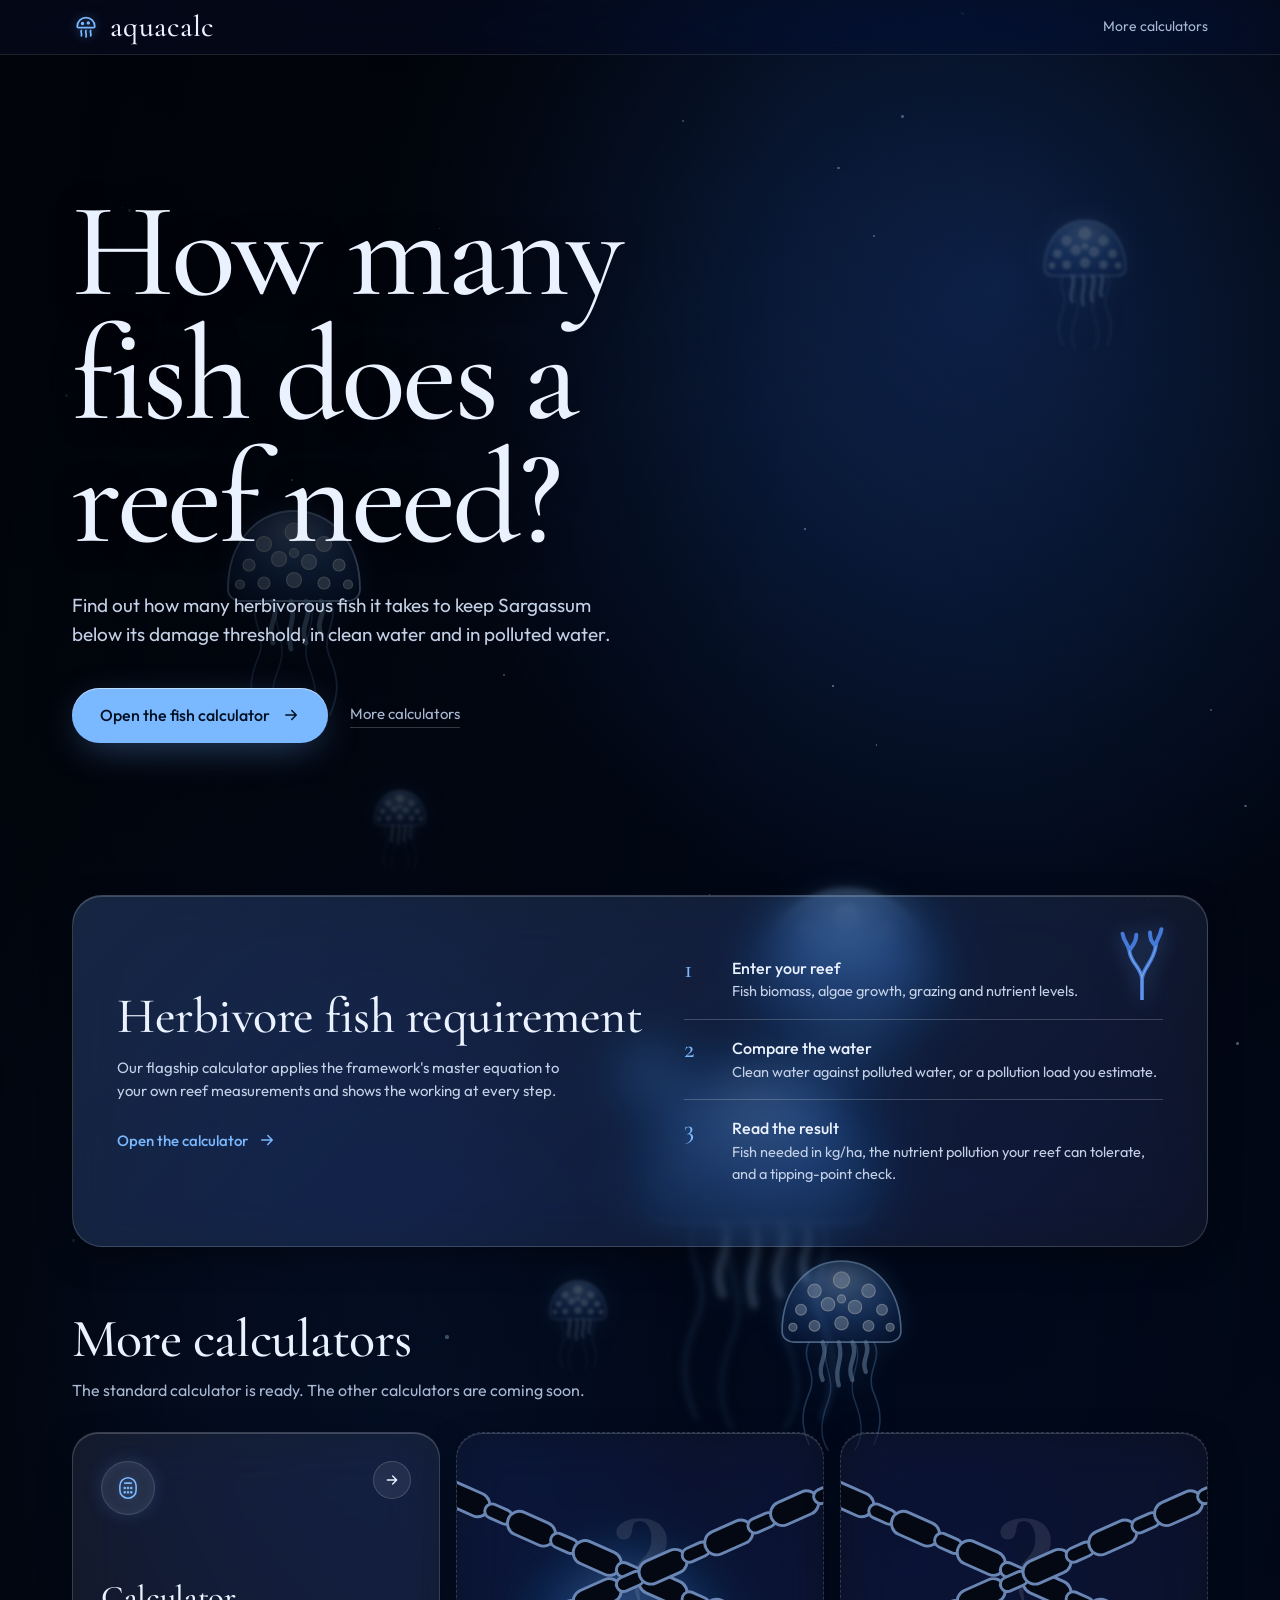
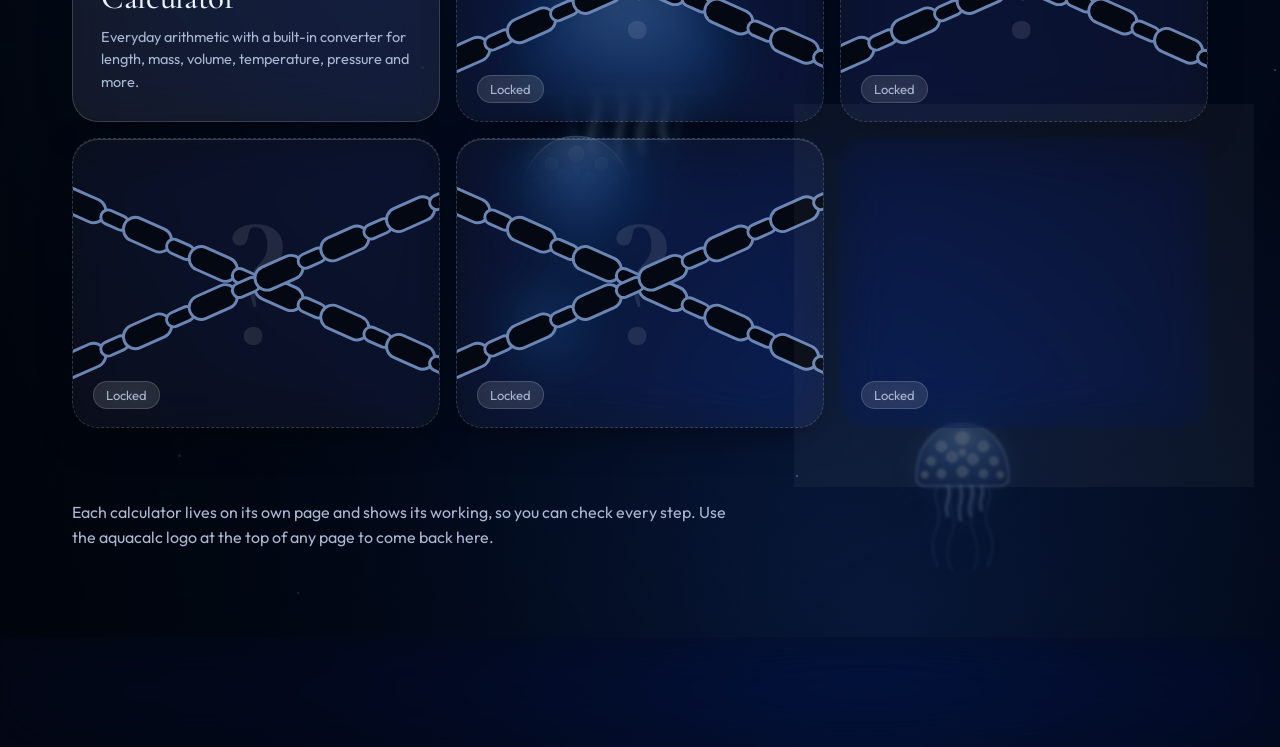
==== commit c70c8fb7: "Add files via upload" ====
--- a/index.html
+++ b/index.html
@@ -88,7 +88,97 @@
 .about{padding:64px 0 88px}
 .about p{margin:0;max-width:60ch;color:var(--mute);font-size:16px}
 </style>
-<link rel="stylesheet" href="glass.css">
+<style id="glass-theme">
+/* aquacalc "glass" theme: Apple-style translucent materials over a scrolling photo background */
+:root{
+  --glass:rgba(255,255,255,.075);
+  --glass-strong:rgba(255,255,255,.12);
+  --glass-edge:rgba(255,255,255,.16);
+  --card:rgba(255,255,255,.075);
+  --line:rgba(255,255,255,.10);
+  --line-strong:rgba(255,255,255,.20);
+  --mute:#a9b8d2;
+  --blur:blur(26px) saturate(180%);
+  --shadow:inset 0 1px 0 rgba(255,255,255,.18),0 12px 40px -14px rgba(0,0,0,.6);
+}
+html{background:#020822}
+body{position:relative;min-height:100vh;background:transparent!important}
+
+/* Scrolling background layers: they sit behind the page and move with it */
+#bg,#sea{position:absolute!important;inset:0;z-index:-1;overflow:hidden;pointer-events:none}
+#bg{
+  background:
+    linear-gradient(180deg,rgba(2,6,22,.55) 0%,rgba(2,6,22,.18) 38%,rgba(2,6,22,.30) 100%),
+    url("reef-bg.jpg?v=2") center bottom/cover no-repeat,
+    #020822;
+}
+/* Homepage: drop a licensed jellyfish photo named jellyfish-bg.jpg beside index.html and it appears here */
+#sea{
+  background:
+    url("jellyfish-bg.jpg?v=2") center top/cover no-repeat,
+    radial-gradient(ellipse 70% 40% at 78% 12%,rgba(40,95,200,.42),transparent 70%),
+    radial-gradient(ellipse 60% 40% at 12% 60%,rgba(24,60,140,.36),transparent 70%),
+    radial-gradient(ellipse 70% 35% at 70% 95%,rgba(30,75,170,.36),transparent 70%),
+    linear-gradient(#01040a,#020a1c 55%,#030f2a);
+}
+
+/* Header and footer: thin frosted bars */
+header.top{background:rgba(8,16,38,.42)!important;-webkit-backdrop-filter:var(--blur)!important;backdrop-filter:var(--blur)!important;border-bottom:1px solid var(--line)!important}
+footer,footer.site{background:rgba(6,12,30,.38);-webkit-backdrop-filter:var(--blur);backdrop-filter:var(--blur);border-top:1px solid var(--line)!important}
+
+/* Glass panels */
+.card,.tool,.feature,.lock,details.sec{
+  background:var(--glass)!important;
+  -webkit-backdrop-filter:var(--blur)!important;backdrop-filter:var(--blur)!important;
+  border:1px solid var(--glass-edge)!important;
+  box-shadow:var(--shadow);
+}
+.card{border-radius:26px!important}
+.feature{background:linear-gradient(135deg,rgba(110,170,255,.20),rgba(255,255,255,.05))!important;border-radius:30px!important}
+.tool,.lock{border-radius:26px!important}
+.lock{border-style:dashed!important;background:rgba(255,255,255,.04)!important}
+.lock .q{color:rgba(255,255,255,.10)!important;text-shadow:none!important}
+.lock .tag{background:rgba(255,255,255,.10)!important;border:1px solid var(--glass-edge)!important;-webkit-backdrop-filter:blur(12px);backdrop-filter:blur(12px)}
+.tool:hover,.feature:hover{background:var(--glass-strong)!important;border-color:rgba(255,255,255,.30)!important;transform:translateY(-2px)}
+.tool,.feature{transition:background .25s,border-color .25s,box-shadow .25s,transform .25s}
+
+/* Calculator input groups become grouped glass tiles */
+details.sec{border-radius:22px!important;margin:0 0 14px;padding:0 24px}
+details.sec:last-of-type{margin-bottom:14px}
+details.sec .body{padding:2px 0 24px}
+details.sec[open]{background:rgba(255,255,255,.09)!important}
+summary{padding:18px 0}
+input[type=number]{
+  background:rgba(255,255,255,.08)!important;border:1px solid rgba(255,255,255,.14)!important;border-radius:12px!important;
+  box-shadow:inset 0 1px 2px rgba(0,0,0,.25)
+}
+input[type=number]:hover{border-color:rgba(255,255,255,.28)!important}
+input[type=number]:focus{background:rgba(255,255,255,.14)!important;border-color:var(--aqua)!important;box-shadow:0 0 0 4px rgba(122,184,255,.22)}
+
+/* Buttons */
+button{background:var(--glass)!important;border:1px solid var(--glass-edge)!important;-webkit-backdrop-filter:blur(14px);backdrop-filter:blur(14px);box-shadow:inset 0 1px 0 rgba(255,255,255,.16)}
+button:hover{background:rgba(255,255,255,.2)!important;color:#fff!important;border-color:rgba(255,255,255,.35)!important}
+.tabs{background:var(--glass);border:1px solid var(--glass-edge)!important}
+.cta{box-shadow:0 10px 40px -10px var(--glow),inset 0 1px 0 rgba(255,255,255,.5)}
+
+/* Small details */
+.ico,.tool .go,.logo .back{background:rgba(255,255,255,.07);border-color:var(--glass-edge)!important}
+.chartbox{border-top-color:var(--line)!important}
+.hero .lede,.feature p.d,.steps li{color:#c3d0e6}
+h1,.display{text-shadow:0 2px 30px rgba(0,0,0,.45)}
+@media (max-width:620px){details.sec{padding:0 18px}}
+@media (prefers-reduced-motion:reduce){.tool:hover,.feature:hover{transform:none}}
+
+/* Lower sections of the calculator: glass panels so text stays readable over the coral */
+.details{border-top:0!important;gap:24px!important;padding:8px 0 56px!important}
+.details>div{background:rgba(6,12,30,.42);-webkit-backdrop-filter:var(--blur);backdrop-filter:var(--blur);border:1px solid var(--glass-edge);border-radius:26px;box-shadow:var(--shadow);padding:28px 30px}
+.details h2{margin-top:0}
+.row{border-bottom-color:rgba(255,255,255,.10)!important}
+.card .row:first-of-type{border-top-color:rgba(255,255,255,.10)!important}
+footer p,footer.site .wrap{text-shadow:0 1px 12px rgba(0,0,0,.6)}
+.details{align-items:start!important}
+
+</style>
 </head>
 <body>
 <div id="sea" aria-hidden="true"></div>
